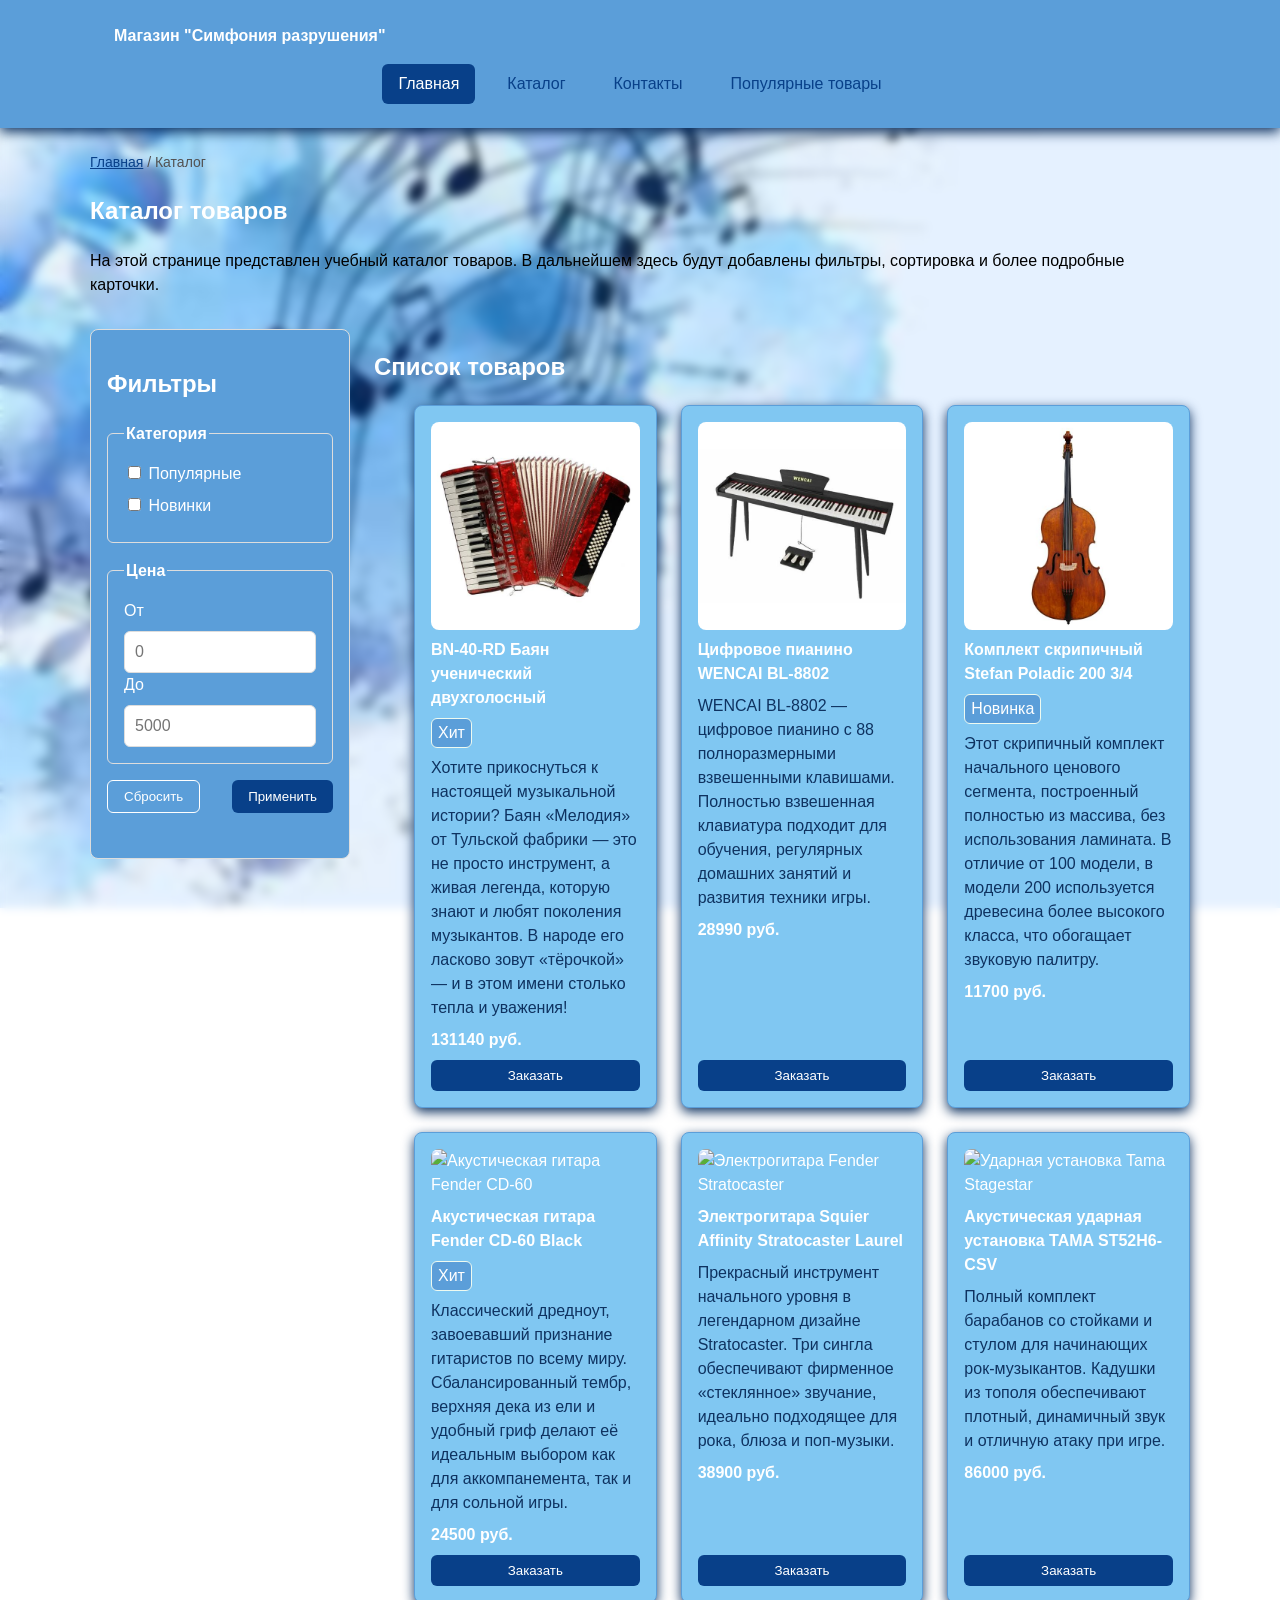
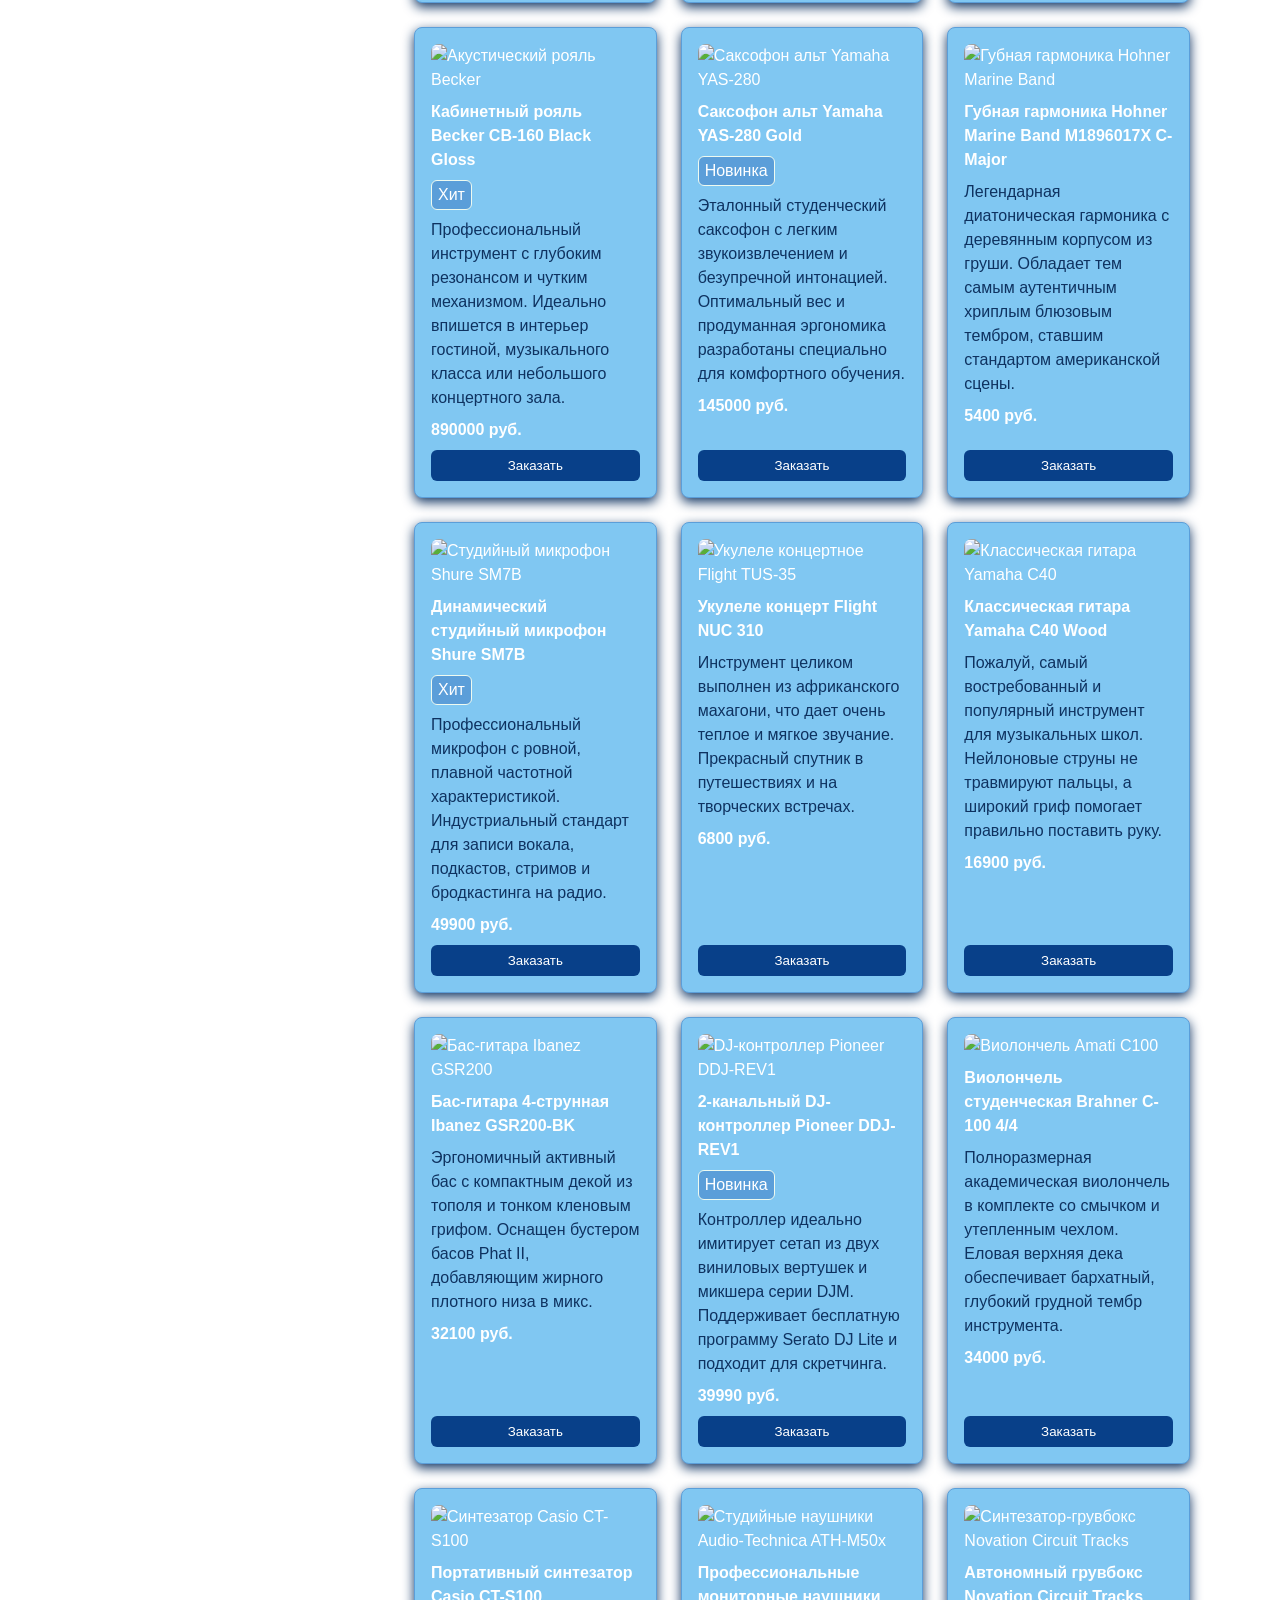
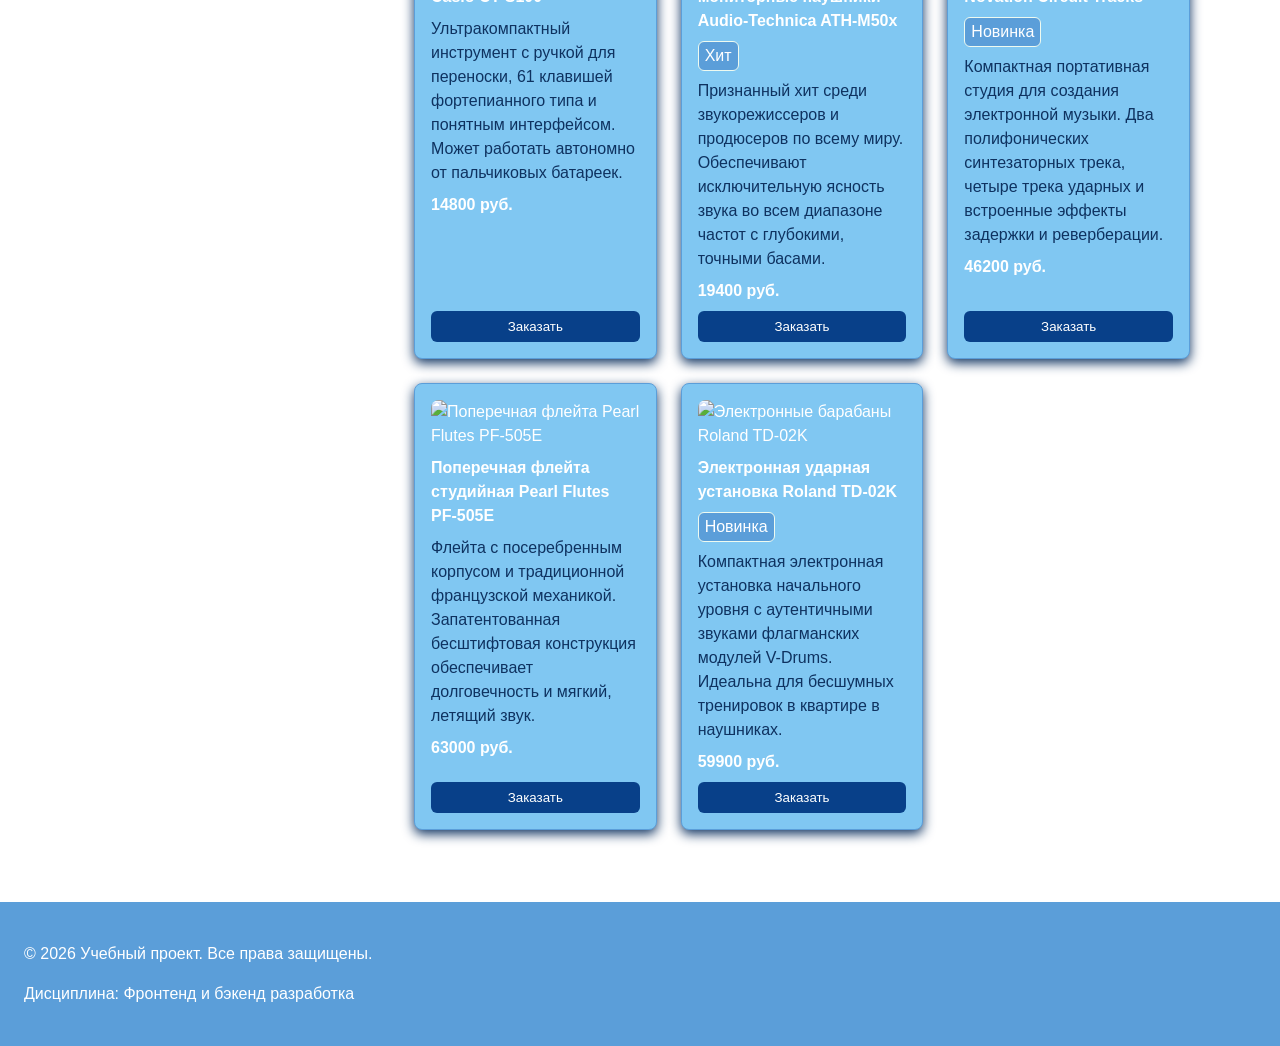
==== catalog.html @ e48c89ed "feat: project initsialized" ====
<!DOCTYPE html>
<html lang="ru">
<head>
    <meta charset="UTF-8">
    <meta name="viewport" content="width=device-width, initial-scale=1.0">
    <meta name="description" content="Каталог товаров учебного интернет-магазина.">
    <meta property="og:type" content="website">
    <meta property="og:title" content="Учебный интернет-магазин">
    <meta property="og:description" content="Учебный frontend-проект интернет-магазина.">
    <meta property="og:image" content="https://Rain658658.github.io/kr1-html-css-shop/images/preview.jpg">

    <title>Каталог товаров — Учебный интернет-магазин</title>
    <link rel="stylesheet" href="css/style.css">
    <script type="module" src="js/main.js" defer></script>
</head>
<body>
  <header class="site-header">
    <div class="site-header__inner">
      <a class="site-header__logo" href="index.html">Магазин "Симфония разрушения"</a>

      <nav class="site-nav" aria-label="Основная навигация">
        <ul class="site-nav__list">
          <li class="site-nav__item">
            <a class="site-nav__link site-nav__link--active" href="index.html">
              Главная
            </a>
          </li>
          <li class="site-nav__item">
            <a class="site-nav__link" href="catalog.html">Каталог</a>
          </li>
          <li class="site-nav__item">
            <a class="site-nav__link" href="contacts.html">Контакты</a>
          </li>
          <li class="site-nav__item">
            <a class="site-nav__link" href="index.html#popular">
              Популярные товары
            </a>
          </li>
        </ul>
      </nav>
    </div>
  </header>


  <main>
    <nav class="breadcrumbs" aria-label="Хлебные крошки">
      <a class="breadcrumbs__link" href="index.html">Главная</a>
      <span class="breadcrumbs__current">Каталог</span>
    </nav>


    <section class="section">
      <h1>Каталог товаров</h1>
      <p class="page-text">
        На этой странице представлен учебный каталог товаров.
        В дальнейшем здесь будут добавлены фильтры, сортировка и более
        подробные карточки.
      </p>
    </section>

    <section class="catalog-layout">
        <aside class="catalog-filters">
            <h2>Фильтры</h2>

            <form class="filters-form" action="#" method="get" id="filters-form">
            <fieldset>
                <legend>Категория</legend>

                <label>

                <label>
                <input type="checkbox" name="category" value="Хит" id="popular">
                Популярные
                </label>

                <label>
                <input type="checkbox" name="category" value="Новинка" id="new">
                Новинки
                </label>
            </fieldset>

            <fieldset>
                <legend>Цена</legend>

                <label for="price-from">От</label>
                <input id="price-from" name="price-from" type="number" min="0" placeholder="0">

                <label for="price-to">До</label>
                <input id="price-to" name="price-to" type="number" min="0" placeholder="5000">
            </fieldset>
            <div class="button-filter-flex">
              <button class=" button button--reset" type="reset">Сбросить</button>
              <button class="button" type="submit">Применить</button>
            </div>
            </form>
        </aside>

        <section class="catalog-products">
            <h2>Список товаров</h2>
            
            <ul id="product-list" class="products-grid" aria-label="Список задач"></ul>
        </section>
        </section>

  </main>
<dialog class="order-dialog" id="order-dialog" aria-labelledby="order-dialog-title">
    <h2 id="order-dialog-title">Оформление заявки</h2>

    <form class="order-form" id="order-form" action="#" method="post" novalidate>
        <input id="selected-product" name="selected-product" type="hidden">

        <div class="form-field">
        <label for="order-name">Имя</label>
        <input
            id="order-name"
            name="name"
            type="text"
            placeholder="Введите ваше имя"
            minlength="2"
            autocomplete="given-name"
            required
        >
        </div>

        <div class="form-field">
            <label for="order-email">E-mail</label>
            <input
                id="order-email"
                name="email"
                type="email"
                placeholder="example@mail.ru"
                autocomplete="email"
                required
            >
        </div>

        <div class="form-field">
            <label for="order-phone">Телефон</label>
            <input
                id="order-phone"
                name="phone"
                type="tel"
                inputmode="tel"
                placeholder="+7 (900) 000-00-00"
                pattern="^\{+7, 8} \(\d{3}\) \d{3}-\d{2}-\d{2}$"
                required
            >
            <small>Формат: +7(8) (800) 555-35-35</small>
        </div>

        <div class="form-field">
            <label for="order-date">Дата связи</label>
            <input
                id="order-date"
                name="date"
                type="date"
            >
        </div>

        <div class="form-field">
        <label for="order-topic">Тема заявки</label>
        <select id="order-topic" name="topic" required>
            <option value="">Выберите тему</option>
            <option value="product">Заказ товара</option>
            <option value="consultation">Консультация</option>
            <option value="delivery">Доставка</option>
        </select>
        </div>

        <div class="form-field">
        <label for="order-comment">Комментарий</label>
        <textarea
            id="order-comment"
            name="comment"
            rows="4"
            placeholder="Укажите дополнительную информацию"
        ></textarea>
        </div>

        <div class="form-field form-field--checkbox">
        <label>
            <input
            id="order-agreement"
            name="agreement"
            type="checkbox"
            required
            >
            Я согласен на обработку данных
        </label>
        </div>

        <div class="form-actions">
            <button class="button button--primary" type="submit">
            Отправить заявку
            </button>

            <button class="button button--secondary" id="close-order-dialog" type="button">
            Закрыть
            </button>

        </div>
    </form>
    </dialog>

    <dialog class="success-message" id="success-message" hidden>
        <div class="after-form-actions">
            <p>
                Форма успешно отправлена!
            </p>
            <a class="button button--secondary" id="close-success-dialog" type="button" href="catalog.html">
                Вернуться в каталог 
            </a>
        </div>
    </dialog>
  <footer>
    <p>&copy; 2026 Учебный проект. Все права защищены.</p>
    <p>Дисциплина: Фронтенд и бэкенд разработка</p>
  </footer>
</body>
</html>
---- css/style.css ----
/* ===============================
   1. Переменные проекта
   =============================== */

:root {
  /* Основные цвета проекта */
  --color-bg: #80C7F2;
  --color-bg-2: #F20587;
  --color-text: #ffffff;
  --color-muted: rgb(82, 81, 81);
  --color-primary: #084089;
  --color-primary-dark: #0e3260;
  --color-border: #dddddd;
  --color-surface: #5B9ED9;
  --color-surface-accent: #5B9ED9;
  --color-danger: #b00020;
  --color-success: #168a2f;
  --color-success-bg: #eefaf0;
  --color-white: #ffffff;
  --color-black: #000000;

  /* Отступы */
  --space-xs: 4px;
  --space-sm: 8px;
  --space-md: 16px;
  --space-lg: 24px;
  --space-xl: 32px;

  /* Скругления */
  --radius-sm: 6px;
  --radius-md: 8px;
  --radius-lg: 12px;

  /* Размеры */
  --container-width: 1100px;
}

/* ===============================
   2. Базовые стили
   =============================== */


* {
  box-sizing: border-box;
}

body {
  display: flex;
  flex-direction: column;
  min-height: 100vh; 
  margin: 0;
  font-family: Arial, sans-serif;
  line-height: 1.5;
  color: var(--color-text);
  background-image: url("../images/background.jpg");
  background-attachment: fixed; 
  backdrop-filter: blur(5px);  
  background-repeat: no-repeat;
  background-size: cover;
  background-position: center;
}

main,
footer {
  padding: var(--space-lg);
}

main {
  flex-grow: 1; 
}

header {
  background-color: var(--color-surface);
  box-shadow: 0 4px 12px var(--color-primary-dark);
}

footer {
  background-color: var(--color-surface);
}

html {
  scroll-behavior: smooth;
}

:target {
  outline: 2px dashed var(--color-primary);
  outline-offset: 4px;
}


/* ===============================
   3. Общие элементы интерфейса
   =============================== */

a {
  color: var(--color-primary);
}

a:hover {
  color: var(--color-primary-dark);
}

a:focus-visible {
  outline: 2px solid var(--color-primary);
  outline-offset: 3px;
}


.site-header {
  background-color: var(--color-surface);
}

.site-header__inner {
  max-width: var(--container-width);
  margin: 0 auto;
  padding: var(--space-lg);
}

.site-header__logo {
  font-weight: 700;
  color: var(--color-text);
  text-decoration: none;
}

.site-nav__list {
  display: flex;
  flex-wrap: wrap;
  justify-content: center;
  align-items: center;
  gap: var(--space-md);
  padding: 0;
  margin: var(--space-md) 0 0;
  list-style: none;
}

.site-nav__link {
  display: inline-block;
  padding: var(--space-sm) var(--space-md);
  color: var(--color-primary);
  text-decoration: none;
  border-radius: var(--radius-sm);
}

.site-nav__link:hover {
  color: var(--color-white);
  background-color: var(--color-primary);
}

.site-nav__link:focus-visible {
  outline: 2px solid var(--color-primary);
  outline-offset: 3px;
}

.site-nav__link--active {
  color: var(--color-white);
  background-color: var(--color-primary);
}



/* ===============================
   4. Компоненты страницы
   =============================== */

.page-text {
  color: var(--color-black);
}

.hero {
  max-width: var(--container-width);
  margin: 0 auto var(--space-xl);
  padding: var(--space-xl) var(--space-lg);
  background-color: var(--color-surface-accent);
  border-radius: var(--radius-lg);
}

.section {
  max-width: var(--container-width);
  margin: 0 auto var(--space-xl);
}

.section h2 {
  margin-top: 0;
}

.product-card {
  list-style: none; 
  padding: 0;
  margin: 0;
  display: flex;
  flex-direction: column;
  gap: var(--space-sm);
  padding: var(--space-md);
  border: 1px solid var(--color-surface-accent);
  border-radius: var(--radius-md);
  background-color: var(--color-bg);
  box-shadow: 0 4px 12px var(--color-primary-dark); 
}

.product-card:hover {
  border-color: var(--color-primary);
}

/* .product-card--featured {
  border-color: var(--color-primary);
} */

.product-card--discount {
  border-color: var(--color-danger);
}

.product-card__title {
  margin: 0;
  color: var(--color-text);
}

.product-card__category {
  display: block;
  background-color: var(--color-surface-accent);
  width: fit-content;
  border: 1px solid var(--color-success-bg);
  border-radius: var(--radius-sm);
  padding: 2px 6px 2px 6px;
}

.product-card__description {
  margin: 0;
  color: var(--color-primary-dark);
}

.product-card__price {
  margin: 0;
  font-weight: 700;
}

.product-card--discount .product-card__price {
  color: var(--color-danger);
}

.product-card__button {
  margin-top: auto;
  /* align-self: flex-start; */
}
.product-card-image {
  width: 100%;
  border-radius: var(--radius-md);
}


.button {
  /* box-sizing: border-box; */
  display: inline-block;
  padding: var(--space-sm) var(--space-md);
  color: var(--color-white);
  background-color: var(--color-primary);
  text-decoration: none;
  border: none;
  border-radius: var(--radius-sm);
  cursor: pointer;
}

.button-filter-flex {
  display: flex;
  justify-content: space-between;
}

.button--reset {
  /* box-sizing: border-box; */
  background-color: var(--color-surface-accent);
  color: var(--color-white);
  border: 1px solid var(--color-white);
}

.button--reset:hover {
  background-color: var(--color-primary-dark);
  color: var(--color-white);
  border-color: var(--color-primary-dark);

}
.button:hover {
  background-color: var(--color-primary-dark);
  color: var(--color-white);
}

.button:focus-visible {
  outline: 2px solid var(--color-primary);
  outline-offset: 3px;
}

.button:disabled {
  opacity: 0.6;
  cursor: not-allowed;
}

.button--primary {
  color: var(--color-white);
  background-color: var(--color-primary);
}

.button--primary:hover {
  background-color: var(--color-primary-dark);
}

.button--secondary {
  color: var(--color-primary);
  background-color: transparent;
  border: 1px solid var(--color-primary);
}

.button--secondary:hover {
  color: var(--color-white);
  background-color: var(--color-primary);
}

.button:focus-visible {
  outline: 2px solid var(--color-primary);
  outline-offset: 3px;
}

.button:disabled,
.button--disabled {
  opacity: 0.6;
  cursor: not-allowed;
}



.aside-info {
  max-width: var(--container-width);
  margin: 0 auto var(--space-xl);
  padding: var(--space-md);
  border-left: 4px solid var(--color-primary);
  background-color: var(--color-surface);
}


/* ===============================
   5. Форма и модальное окно
   =============================== */

.order-dialog {
  width: min(100% - 32px, 560px);
  padding: var(--space-lg);
  border: none;
  border-radius: var(--radius-lg);
}

.order-dialog::backdrop {
  background-color: rgba(0, 0, 0, 0.5);
}

.form-field {
  margin-bottom: var(--space-md);
}

.form-field label {
  display: block;
  margin-bottom: var(--space-xs);
}

.form-field input,
.form-field select,
.form-field textarea {
  width: 100%;
  padding: 10px 12px;
  border: 1px solid var(--color-border);
  border-radius: var(--radius-sm);
  font: inherit;
}

.form-field input[type="checkbox"] {
  width: auto;
}

.form-field small {
  display: block;
  margin-top: var(--space-xs);
  color: var(--color-muted);
}

.form-field input:hover,
.form-field select:hover,
.form-field textarea:hover {
  border-color: var(--color-primary);
}

.form-field input:focus-visible,
.form-field select:focus-visible,
.form-field textarea:focus-visible,
.form-actions button:focus-visible {
  outline: 2px solid var(--color-primary);
  outline-offset: 3px;
}

[aria-invalid="true"] {
  border-color: var(--color-danger);
}


.form-actions {
  display: flex;
  gap: 12px;
  margin-top: 20px;
}

.success-message {
  max-width: var(--container-width);
  margin: 150px auto;
  padding: var(--space-md);
  border: 2px solid var(--color-primary-dark);
  border-radius: var(--radius-md);
  background-color: var(--color-success-bg);
}

.breadcrumbs {
  max-width: var(--container-width);
  margin: 0 auto var(--space-md);
  font-size: 14px;
  color: var(--color-muted);
}

.breadcrumbs__link {
  color: var(--color-primary);
}

.breadcrumbs__current::before {
  content: " / ";
  color: var(--color-muted);
}


.products-grid {
  display: grid;
  grid-template-columns: repeat(3, 1fr);
  gap: var(--space-lg);
}

.catalog-layout {
  max-width: var(--container-width);
  margin: 0 auto var(--space-xl);
  display: grid;
  grid-template-columns: 260px 1fr;
  grid-template-rows: 530px auto;
  grid-template-areas: 
  "filters products"
  "empty products";
  gap: var(--space-lg);
}

.catalog-filters {
  grid-area: filters;
  padding: var(--space-md);
  border: 1px solid var(--color-border);
  border-radius: var(--radius-md);
  background-color: var(--color-surface);
  position: sticky;
  top: 20px; 
  z-index: 100;
}

.catalog-products {
  grid-area: products;
}

.filters-form {
  display: grid;
  gap: var(--space-md);
}

.filters-form fieldset {
  margin: 0;
  padding: var(--space-md);
  border: 1px solid var(--color-border);
  border-radius: var(--radius-sm);
}

.filters-form legend {
  font-weight: 700;
}

.filters-form label {
  display: block;
  margin-bottom: var(--space-sm);
}

.filters-form input[type="number"] {
  width: 100%;
  padding: 8px 10px;
  border: 1px solid var(--color-border);
  border-radius: var(--radius-sm);
  font: inherit;
}



.site-header-logo-img {
  width: 40px;
}
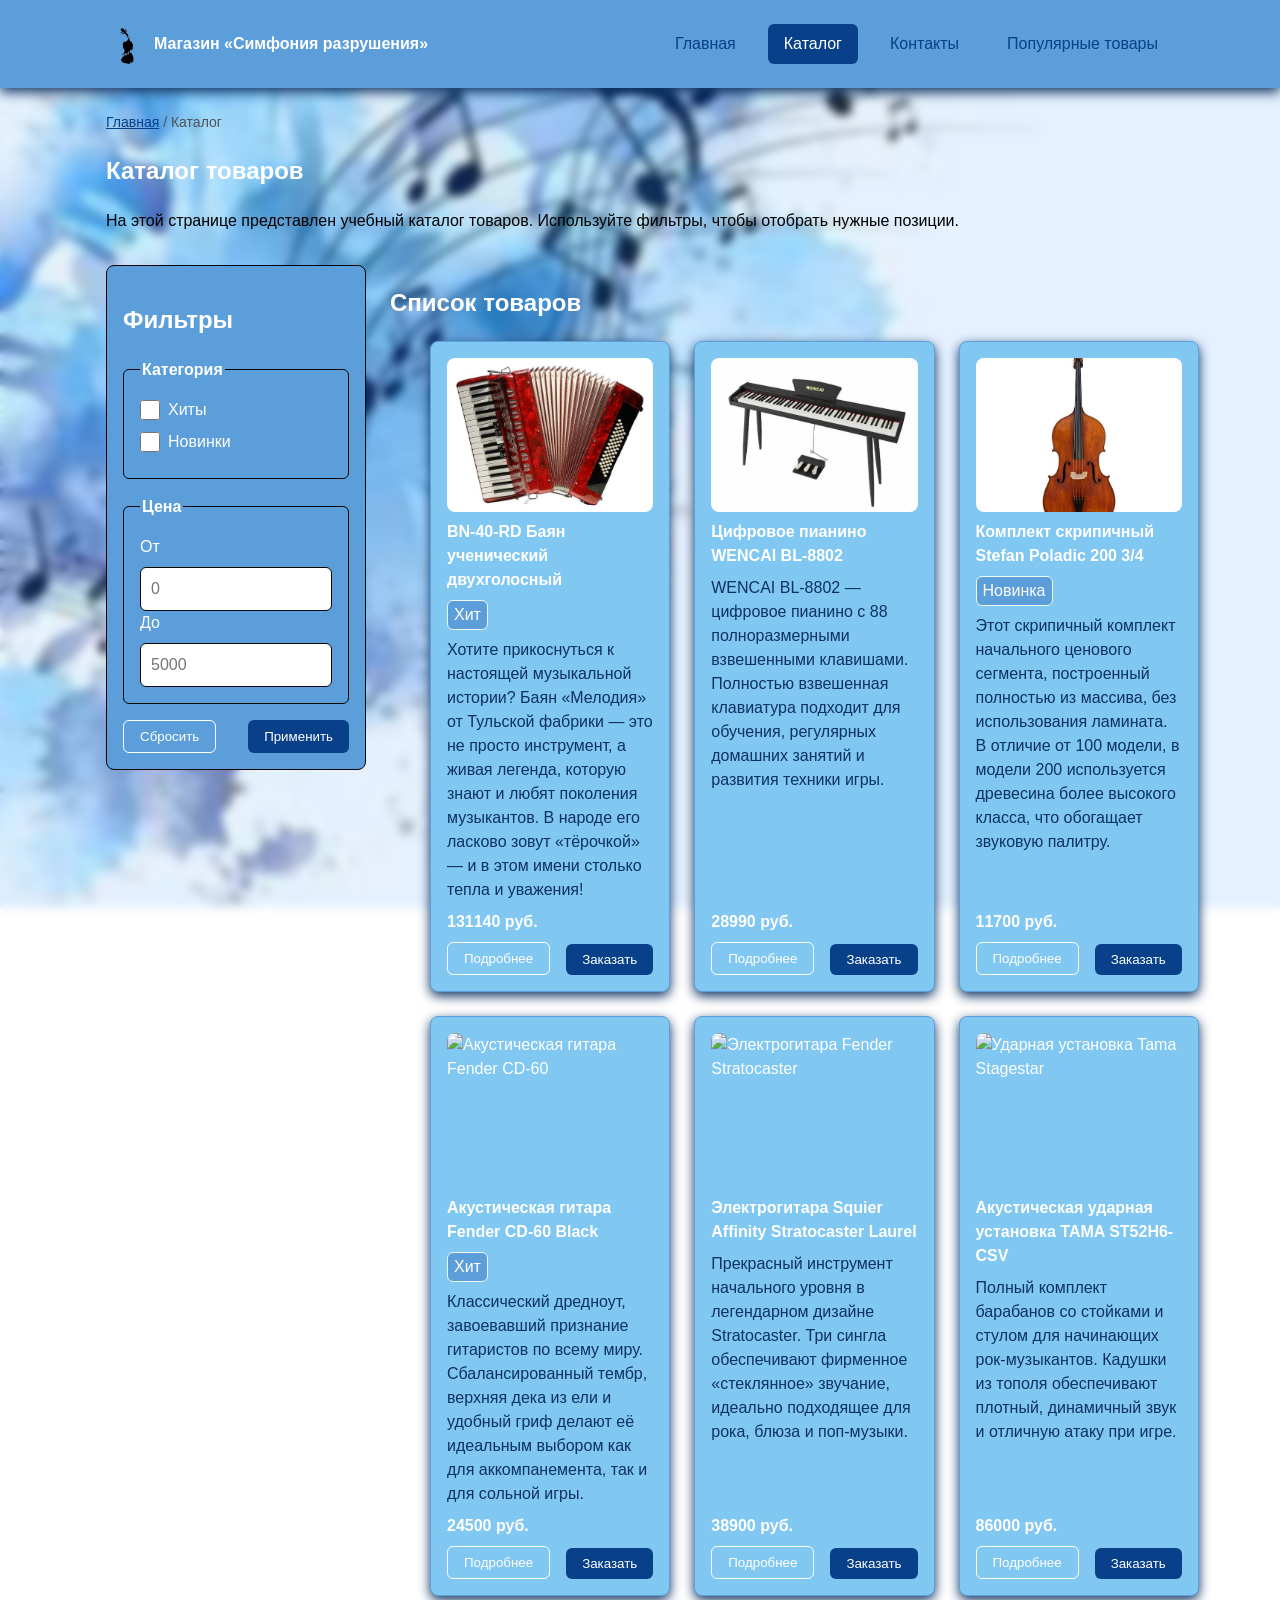
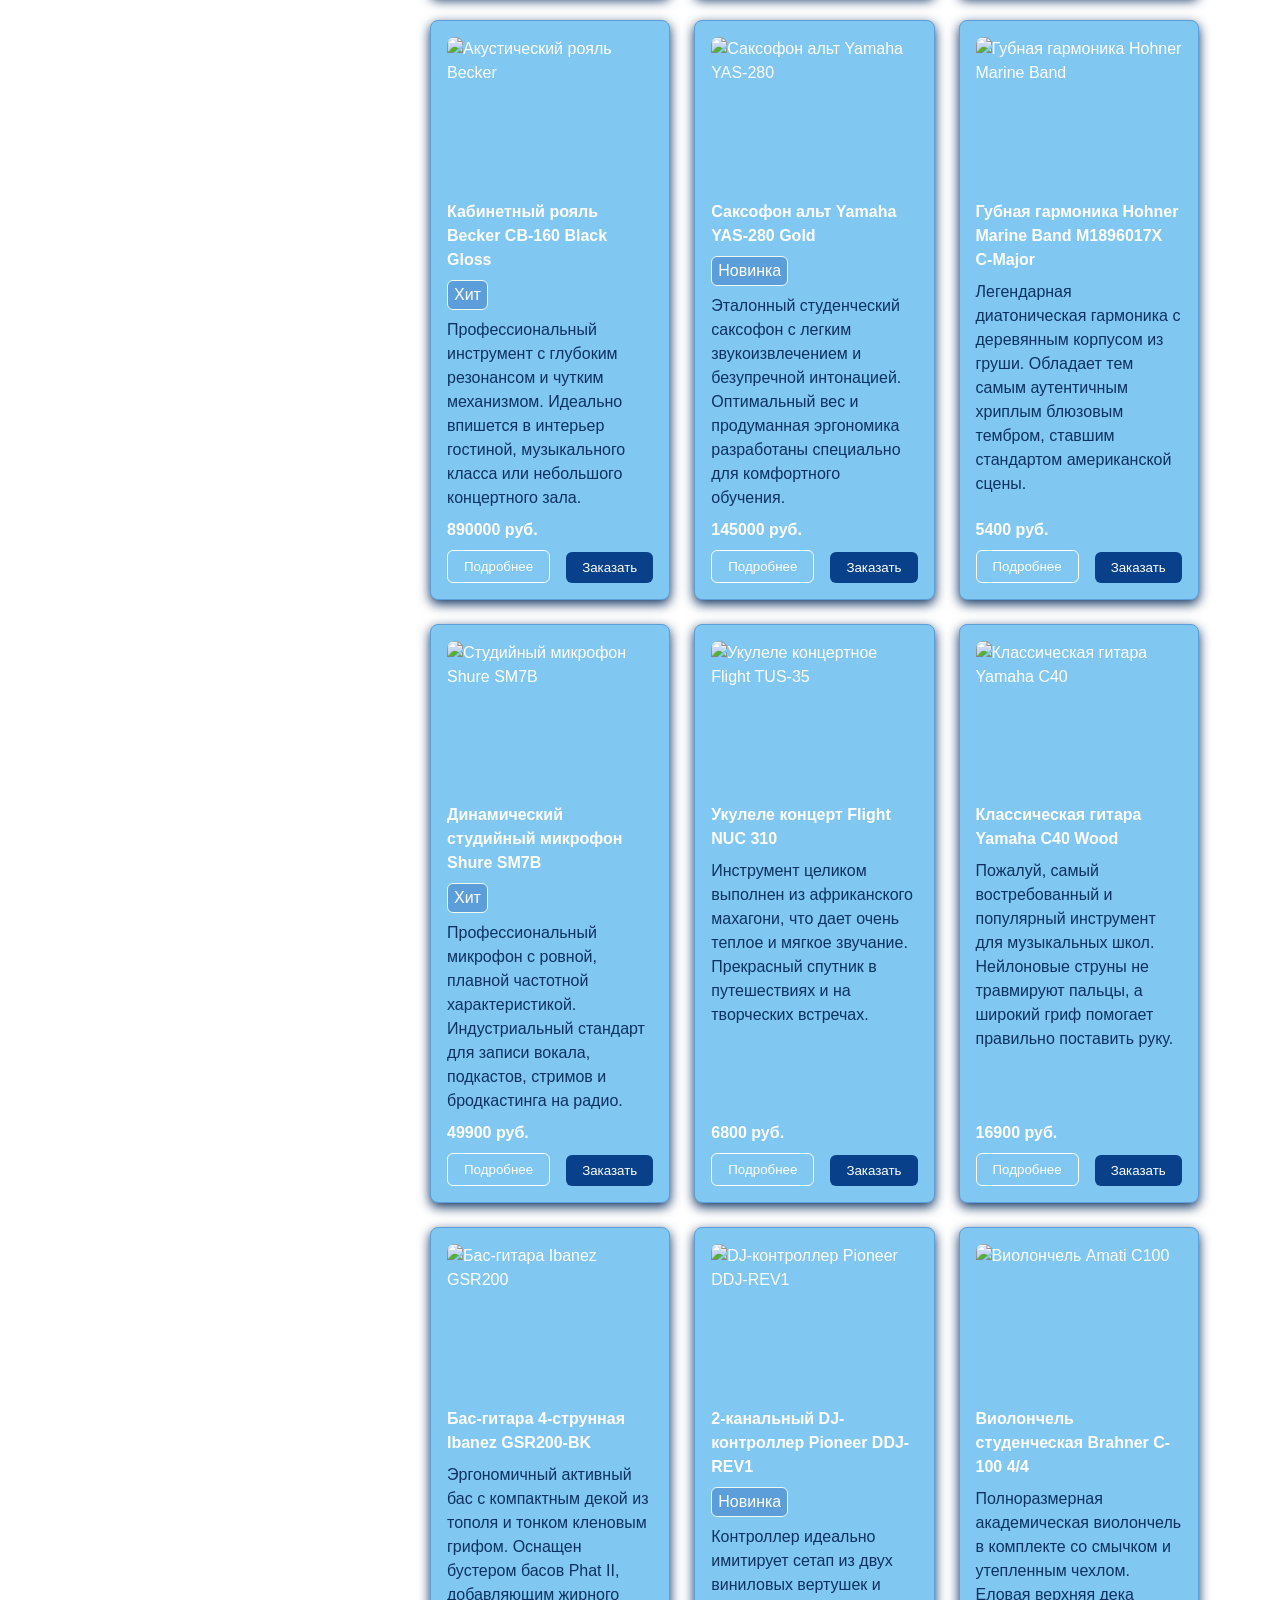
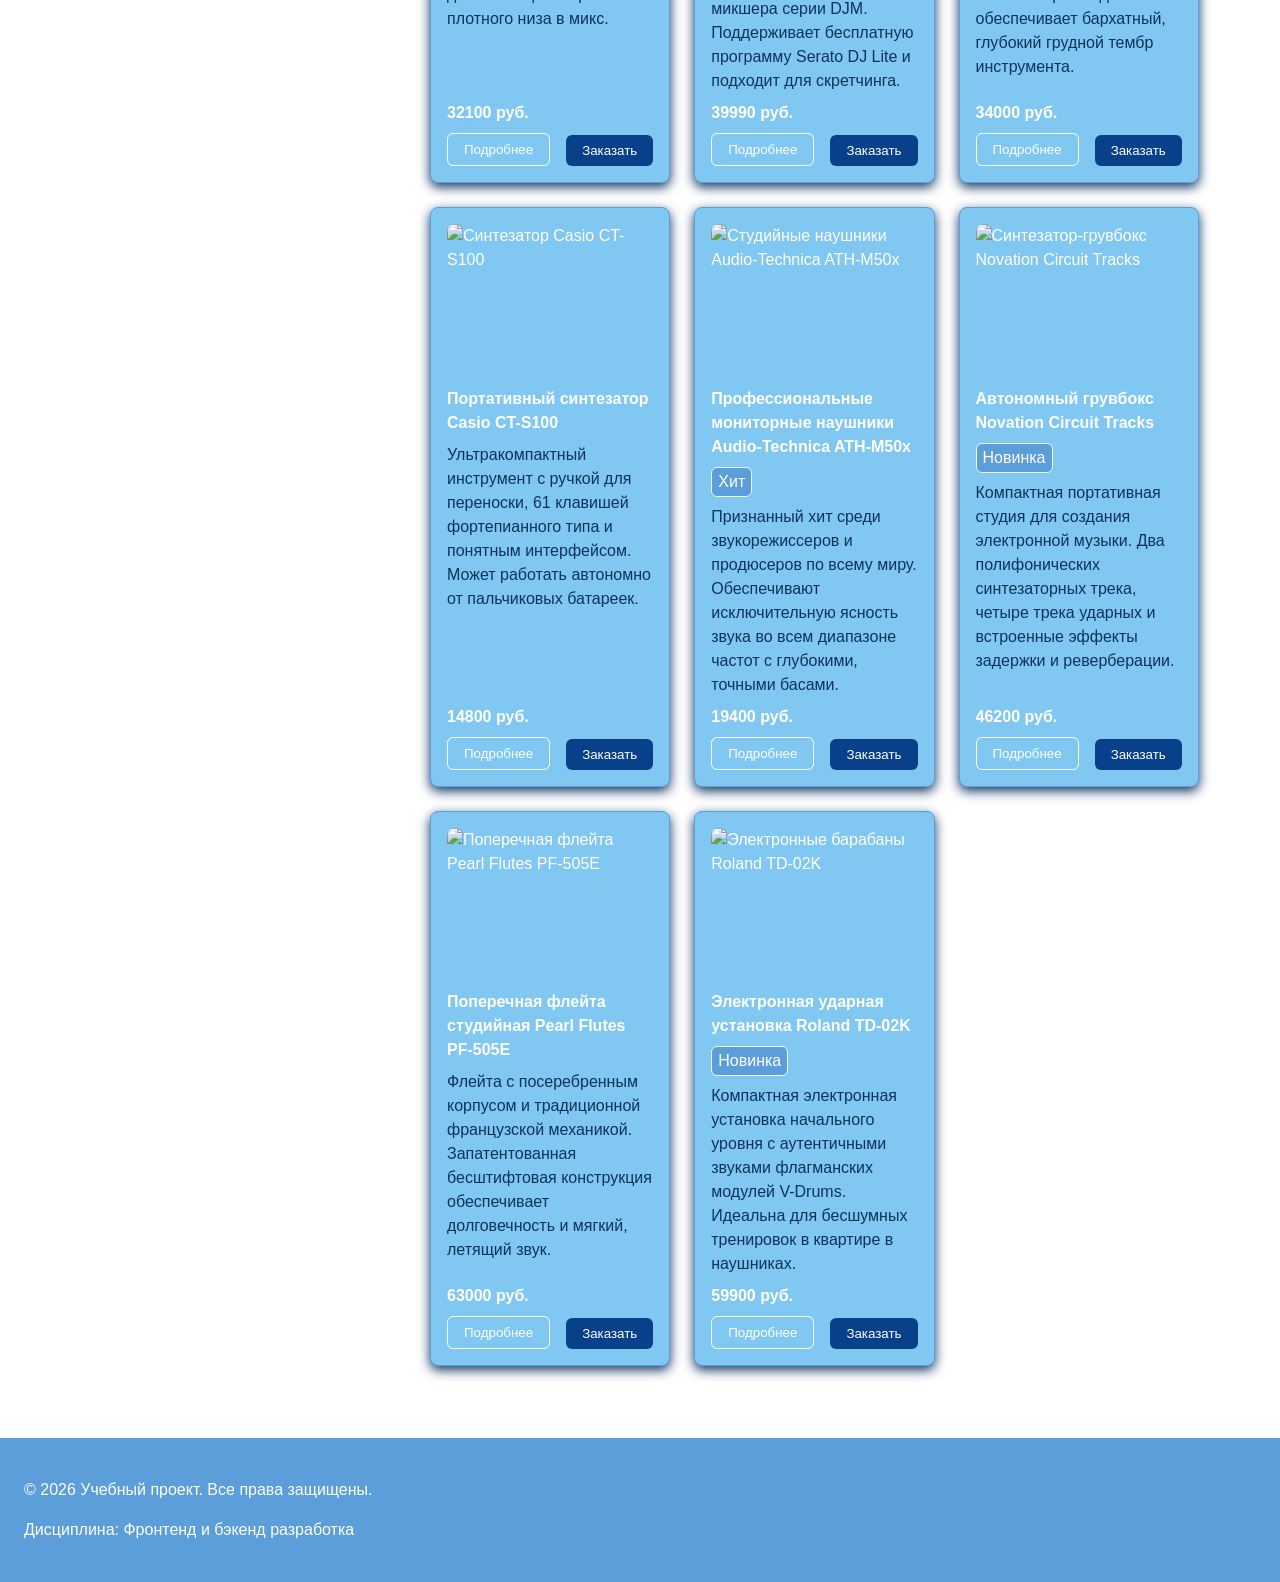
==== commit d8286824: "feat: responsive layout added" ====
--- a/catalog.html
+++ b/catalog.html
@@ -1,220 +1,222 @@
 <!DOCTYPE html>
 <html lang="ru">
 <head>
-    <meta charset="UTF-8">
-    <meta name="viewport" content="width=device-width, initial-scale=1.0">
-    <meta name="description" content="Каталог товаров учебного интернет-магазина.">
-    <meta property="og:type" content="website">
-    <meta property="og:title" content="Учебный интернет-магазин">
-    <meta property="og:description" content="Учебный frontend-проект интернет-магазина.">
-    <meta property="og:image" content="https://Rain658658.github.io/kr1-html-css-shop/images/preview.jpg">
-
-    <title>Каталог товаров — Учебный интернет-магазин</title>
-    <link rel="stylesheet" href="css/style.css">
-    <script type="module" src="js/main.js" defer></script>
+  <meta charset="UTF-8">
+  <meta name="viewport" content="width=device-width, initial-scale=1.0">
+  <meta name="description" content="Каталог товаров учебного интернет-магазина.">
+  <title>Каталог товаров — Учебный интернет-магазин</title>
+  <link rel="stylesheet" href="css/style.css">
+  <link rel="stylesheet" href="css/responsive.css">
+  <script type="module" src="js/main.js" defer></script>
 </head>
 <body>
+  <a class="skip-link" href="#main-content">Перейти к основному содержимому</a>
+
   <header class="site-header">
-    <div class="site-header__inner">
-      <a class="site-header__logo" href="index.html">Магазин "Симфония разрушения"</a>
-
-      <nav class="site-nav" aria-label="Основная навигация">
-        <ul class="site-nav__list">
-          <li class="site-nav__item">
-            <a class="site-nav__link site-nav__link--active" href="index.html">
-              Главная
-            </a>
-          </li>
-          <li class="site-nav__item">
-            <a class="site-nav__link" href="catalog.html">Каталог</a>
-          </li>
-          <li class="site-nav__item">
-            <a class="site-nav__link" href="contacts.html">Контакты</a>
-          </li>
-          <li class="site-nav__item">
-            <a class="site-nav__link" href="index.html#popular">
-              Популярные товары
-            </a>
-          </li>
-        </ul>
-      </nav>
+  <div class="site-header__inner">
+    <div class="site-header__brand">
+      <img class="site-header-logo-img"
+           src="images/СимфонияРазрушения.png"
+           alt="" width="40" height="40">
+      <a class="site-header__logo" href="index.html">Магазин «Симфония разрушения»</a>
     </div>
-  </header>
-
-
-  <main>
+
+    <input type="checkbox" id="nav-toggle" class="nav-toggle">
+
+    <label for="nav-toggle" class="nav-toggle-label">
+      <span aria-hidden="true">☰</span>
+      <span>Меню</span>
+    </label>
+
+    <nav class="site-nav" aria-label="Основная навигация">
+      <ul class="site-nav__list">
+        <li class="site-nav__item">
+          <a class="site-nav__link" href="index.html">Главная</a>
+        </li>
+        <li class="site-nav__item">
+          <a class="site-nav__link site-nav__link--active" href="catalog.html">Каталог</a>
+        </li>
+        <li class="site-nav__item">
+          <a class="site-nav__link" href="contacts.html">Контакты</a>
+        </li>
+        <li class="site-nav__item">
+          <a class="site-nav__link" href="index.html#popular">Популярные товары</a>
+        </li>
+      </ul>
+    </nav>
+  </div>
+</header>
+
+  <main id="main-content">
     <nav class="breadcrumbs" aria-label="Хлебные крошки">
       <a class="breadcrumbs__link" href="index.html">Главная</a>
       <span class="breadcrumbs__current">Каталог</span>
     </nav>
 
-
     <section class="section">
       <h1>Каталог товаров</h1>
       <p class="page-text">
         На этой странице представлен учебный каталог товаров.
-        В дальнейшем здесь будут добавлены фильтры, сортировка и более
-        подробные карточки.
+        Используйте фильтры, чтобы отобрать нужные позиции.
       </p>
     </section>
 
     <section class="catalog-layout">
-        <aside class="catalog-filters">
-            <h2>Фильтры</h2>
-
-            <form class="filters-form" action="#" method="get" id="filters-form">
-            <fieldset>
-                <legend>Категория</legend>
-
-                <label>
-
-                <label>
-                <input type="checkbox" name="category" value="Хит" id="popular">
-                Популярные
-                </label>
-
-                <label>
-                <input type="checkbox" name="category" value="Новинка" id="new">
-                Новинки
-                </label>
-            </fieldset>
-
-            <fieldset>
-                <legend>Цена</legend>
-
-                <label for="price-from">От</label>
-                <input id="price-from" name="price-from" type="number" min="0" placeholder="0">
-
-                <label for="price-to">До</label>
-                <input id="price-to" name="price-to" type="number" min="0" placeholder="5000">
-            </fieldset>
-            <div class="button-filter-flex">
-              <button class=" button button--reset" type="reset">Сбросить</button>
-              <button class="button" type="submit">Применить</button>
-            </div>
-            </form>
-        </aside>
-
-        <section class="catalog-products">
-            <h2>Список товаров</h2>
-            
-            <ul id="product-list" class="products-grid" aria-label="Список задач"></ul>
-        </section>
-        </section>
-
+      <aside class="catalog-filters">
+        <h2>Фильтры</h2>
+
+        <form class="filters-form" action="#" method="get" id="filters-form">
+          <fieldset>
+            <legend>Категория</legend>
+
+            <label>
+              <input type="checkbox" name="category" value="Хит" id="filter-hit">
+              Хиты
+            </label>
+
+            <label>
+              <input type="checkbox" name="category" value="Новинка" id="filter-new">
+              Новинки
+            </label>
+          </fieldset>
+
+          <fieldset>
+            <legend>Цена</legend>
+
+            <label for="price-from">От</label>
+            <input id="price-from" name="price-from" type="number" min="0" placeholder="0">
+
+            <label for="price-to">До</label>
+            <input id="price-to" name="price-to" type="number" min="0" placeholder="5000">
+          </fieldset>
+
+          <div class="button-filter-flex">
+            <button class="button button--reset" type="reset">Сбросить</button>
+            <button class="button" type="submit">Применить</button>
+          </div>
+        </form>
+      </aside>
+
+      <section class="catalog-products">
+        <h2>Список товаров</h2>
+        <ul id="product-list" class="products-grid" aria-label="Список товаров"></ul>
+      </section>
+    </section>
   </main>
-<dialog class="order-dialog" id="order-dialog" aria-labelledby="order-dialog-title">
-    <h2 id="order-dialog-title">Оформление заявки</h2>
-
-    <form class="order-form" id="order-form" action="#" method="post" novalidate>
-        <input id="selected-product" name="selected-product" type="hidden">
-
-        <div class="form-field">
-        <label for="order-name">Имя</label>
-        <input
-            id="order-name"
-            name="name"
-            type="text"
-            placeholder="Введите ваше имя"
-            minlength="2"
-            autocomplete="given-name"
-            required
-        >
-        </div>
-
-        <div class="form-field">
-            <label for="order-email">E-mail</label>
-            <input
-                id="order-email"
-                name="email"
-                type="email"
-                placeholder="example@mail.ru"
-                autocomplete="email"
-                required
-            >
-        </div>
-
-        <div class="form-field">
-            <label for="order-phone">Телефон</label>
-            <input
-                id="order-phone"
-                name="phone"
-                type="tel"
-                inputmode="tel"
-                placeholder="+7 (900) 000-00-00"
-                pattern="^\{+7, 8} \(\d{3}\) \d{3}-\d{2}-\d{2}$"
-                required
-            >
-            <small>Формат: +7(8) (800) 555-35-35</small>
-        </div>
-
-        <div class="form-field">
-            <label for="order-date">Дата связи</label>
-            <input
-                id="order-date"
-                name="date"
-                type="date"
-            >
-        </div>
-
-        <div class="form-field">
-        <label for="order-topic">Тема заявки</label>
-        <select id="order-topic" name="topic" required>
-            <option value="">Выберите тему</option>
-            <option value="product">Заказ товара</option>
-            <option value="consultation">Консультация</option>
-            <option value="delivery">Доставка</option>
-        </select>
-        </div>
-
-        <div class="form-field">
-        <label for="order-comment">Комментарий</label>
-        <textarea
-            id="order-comment"
-            name="comment"
-            rows="4"
-            placeholder="Укажите дополнительную информацию"
-        ></textarea>
-        </div>
-
-        <div class="form-field form-field--checkbox">
-        <label>
-            <input
-            id="order-agreement"
-            name="agreement"
-            type="checkbox"
-            required
-            >
-            Я согласен на обработку данных
-        </label>
-        </div>
-
-        <div class="form-actions">
-            <button class="button button--primary" type="submit">
-            Отправить заявку
-            </button>
-
-            <button class="button button--secondary" id="close-order-dialog" type="button">
-            Закрыть
-            </button>
-
-        </div>
-    </form>
-    </dialog>
-
-    <dialog class="success-message" id="success-message" hidden>
-        <div class="after-form-actions">
-            <p>
-                Форма успешно отправлена!
-            </p>
-            <a class="button button--secondary" id="close-success-dialog" type="button" href="catalog.html">
-                Вернуться в каталог 
-            </a>
-        </div>
-    </dialog>
+
   <footer>
     <p>&copy; 2026 Учебный проект. Все права защищены.</p>
     <p>Дисциплина: Фронтенд и бэкенд разработка</p>
   </footer>
+
+  <dialog class="order-dialog" id="order-dialog" aria-labelledby="order-dialog-title">
+  <h2 id="order-dialog-title">Оформление заявки</h2>
+
+  <form class="order-form--dialog" id="order-form" action="#" method="post" novalidate>
+      <input id="selected-product" name="selected-product" type="hidden">
+
+      <div class="form-field">
+      <label for="order-name">Имя</label>
+      <input
+          id="order-name"
+          name="name"
+          type="text"
+          placeholder="Введите ваше имя"
+          minlength="2"
+          autocomplete="given-name"
+          required
+      >
+      </div>
+
+      <div class="form-field">
+          <label for="order-email">E-mail</label>
+          <input
+              id="order-email"
+              name="email"
+              type="email"
+              placeholder="example@mail.ru"
+              autocomplete="email"
+              required
+          >
+      </div>
+
+      <div class="form-field">
+          <label for="order-phone">Телефон</label>
+          <input
+              id="order-phone"
+              name="phone"
+              type="tel"
+              inputmode="tel"
+              placeholder="+7 (900) 000-00-00"
+              pattern="^\{+7, 8} \(\d{3}\) \d{3}-\d{2}-\d{2}$"
+              required
+          >
+          <small>Формат: +7(8) (800) 555-35-35</small>
+      </div>
+
+      <div class="form-field">
+          <label for="order-date">Дата связи</label>
+          <input
+              id="order-date"
+              name="date"
+              type="date"
+          >
+      </div>
+
+      <div class="form-field">
+      <label for="order-topic">Тема заявки</label>
+      <select id="order-topic" name="topic" required>
+          <option value="">Выберите тему</option>
+          <option value="product">Заказ товара</option>
+          <option value="consultation">Консультация</option>
+          <option value="delivery">Доставка</option>
+      </select>
+      </div>
+
+      <div class="form-field">
+      <label for="order-comment">Комментарий</label>
+      <textarea
+          id="order-comment"
+          name="comment"
+          rows="4"
+          placeholder="Укажите дополнительную информацию"
+      ></textarea>
+      </div>
+
+      <div class="form-field form-field--checkbox">
+      <label>
+          <input
+          id="order-agreement"
+          name="agreement"
+          type="checkbox"
+          required
+          >
+          Я согласен на обработку данных
+      </label>
+      </div>
+
+      <div class="form-actions">
+          <button class="button button--primary" type="submit">
+          Отправить заявку
+          </button>
+
+          <button class="button button--secondary" id="close-order-dialog" type="button">
+          Закрыть
+          </button>
+
+      </div>
+  </form>
+  </dialog>
+
+  <dialog class="success-message" id="success-message" hidden>
+      <div class="after-form-actions">
+          <p>
+              Форма успешно отправлена!
+          </p>
+          <a class="button button--secondary" id="close-success-dialog" type="button" href="catalog.html">
+              Вернуться в каталог 
+          </a>
+      </div>
+  </dialog>
 </body>
 </html>
--- a/css/style.css
+++ b/css/style.css
@@ -7,10 +7,11 @@
   --color-bg: #80C7F2;
   --color-bg-2: #F20587;
   --color-text: #ffffff;
+  --color-text-dark: #0e3260;
   --color-muted: rgb(82, 81, 81);
   --color-primary: #084089;
   --color-primary-dark: #0e3260;
-  --color-border: #dddddd;
+  --color-border: #070505;
   --color-surface: #5B9ED9;
   --color-surface-accent: #5B9ED9;
   --color-danger: #b00020;
@@ -108,6 +109,10 @@
 
 .site-header {
   background-color: var(--color-surface);
+  position: sticky;
+  top: 0;
+  z-index: 1000; /* Чтобы шапка перекрывала контент, а не уходила под него */
+  width: 100%;
 }
 
 .site-header__inner {
@@ -165,6 +170,7 @@
 .page-text {
   color: var(--color-black);
 }
+
 
 .hero {
   max-width: var(--container-width);
@@ -195,6 +201,7 @@
   border-radius: var(--radius-md);
   background-color: var(--color-bg);
   box-shadow: 0 4px 12px var(--color-primary-dark); 
+  height: 100%;
 }
 
 .product-card:hover {
@@ -203,7 +210,7 @@
 
 /* .product-card--featured {
   border-color: var(--color-primary);
-} */
+  } */
 
 .product-card--discount {
   border-color: var(--color-danger);
@@ -231,16 +238,37 @@
 .product-card__price {
   margin: 0;
   font-weight: 700;
+  margin-top: auto;
 }
 
 .product-card--discount .product-card__price {
   color: var(--color-danger);
 }
 
+.product-card-button-container {
+  display: flex;
+  flex-direction: row;
+  /* justify-content: space-between; */
+  gap: var(--space-md);
+}
+
 .product-card__button {
   margin-top: auto;
+  width: 100%;
   /* align-self: flex-start; */
 }
+
+.look-product__button {
+  margin-top: auto;
+  width: 100%;
+  background-color: var(--color-bg);
+}
+
+.button.look-product__button {
+  background-color: var(--color-bg);
+  border: 1px solid;
+}
+
 .product-card-image {
   width: 100%;
   border-radius: var(--radius-md);
@@ -334,8 +362,9 @@
 }
 
 
+
 /* ===============================
-   5. Форма и модальное окно
+5. Форма и модальное окно
    =============================== */
 
 .order-dialog {
--- a/css/responsive.css
+++ b/css/responsive.css
@@ -0,0 +1,544 @@
+/* ---------- 0. Базовые правила ---------- */
+img,
+video {
+  max-width: 100%;
+  height: auto;
+  display: block;
+}
+
+html,
+body {
+  overflow-x: clip; 
+}
+
+/* ---------- 1. Контейнеры ---------- */
+.site-header__inner,
+.section,
+.hero,
+.aside-info,
+.catalog-layout,
+.breadcrumbs,
+main > h1 {
+  width: 100%;
+  max-width: var(--container-width);
+  margin-left: auto;
+  margin-right: auto;
+  padding-left: var(--space-md);
+  padding-right: var(--space-md);
+}
+
+.site-header {
+  position: sticky;
+  top: 0;
+  z-index: 1000; /* Чтобы шапка перекрывала контент, а не уходила под него */
+  width: 100%;
+}
+
+/* ---------- 2. Шапка + hamburger ---------- */
+.site-header__inner {
+  display: flex;
+  flex-wrap: wrap;
+  align-items: center;
+  justify-content: space-between;
+  gap: var(--space-sm);
+}
+
+.site-header__brand {
+  display: flex;
+  align-items: center;
+  gap: var(--space-sm);
+  flex: 1 1 auto;
+  min-width: 0;
+}
+
+.site-header-logo-img {
+  width: 40px;
+  height: 40px;
+  object-fit: contain;
+  flex-shrink: 0;
+}
+
+.site-header__logo {
+  overflow-wrap: break-word;
+}
+
+.nav-toggle {
+  position: absolute;
+  width: 1px;
+  height: 1px;
+  padding: 0;
+  margin: -1px;
+  overflow: hidden;
+  clip: rect(0, 0, 0, 0);
+  white-space: nowrap;
+  border: 0;
+}
+
+.nav-toggle-label {
+  display: inline-flex;
+  align-items: center;
+  gap: var(--space-xs);
+  padding: var(--space-sm) var(--space-md);
+  min-height: 44px;
+  color: var(--color-white);
+  background-color: var(--color-primary);
+  border-radius: var(--radius-sm);
+  cursor: pointer;
+  font-size: 1rem;
+  user-select: none;
+  flex: 0 0 auto;
+}
+
+.nav-toggle:focus-visible + .nav-toggle-label {
+  outline: 3px solid var(--color-white);
+  outline-offset: 2px;
+}
+
+.site-nav {
+  flex: 1 1 100%; 
+}
+
+.site-nav__list {
+  display: none;
+  flex-direction: column;
+  align-items: stretch;
+  gap: var(--space-xs);
+  padding: 0;
+  margin: var(--space-md) 0 0;
+  list-style: none;
+}
+
+.nav-toggle:checked ~ .site-nav .site-nav__list {
+  display: flex;
+}
+
+.site-nav__link {
+  display: flex;
+  align-items: center;
+  min-height: 44px; 
+  padding: var(--space-sm) var(--space-md);
+  font-size: 16px;
+}
+
+/* ---------- 3. Hero ---------- */
+.hero {
+  padding: var(--space-lg) var(--space-md);
+}
+
+.hero h1 {
+  font-size: 1.5rem;
+  line-height: 1.25;
+  margin-top: 0;
+}
+
+.hero .button {
+  display: inline-block;
+  width: 100%;
+  text-align: center;
+}
+
+/* ---------- 4. Сетка карточек ---------- */
+.products-grid {
+  grid-template-columns: 1fr;
+  gap: var(--space-md);
+}
+
+.product-card-image {
+  width: 100%;
+  height: auto;
+  aspect-ratio: 4 / 3;
+  object-fit: cover;
+}
+
+/* ---------- 5. Каталог ---------- */
+.catalog-layout {
+  grid-template-columns: 1fr;
+  grid-template-rows: auto auto;
+  grid-template-areas:
+    "filters"
+    "products";
+  gap: var(--space-md);
+}
+
+.catalog-filters {
+  position: static;
+  top: auto;
+}
+
+.filters-form input[type="number"] {
+  width: 100%;
+  min-height: 44px;
+  font-size: 16px;
+}
+
+.button-filter-flex {
+  flex-direction: column;
+  gap: var(--space-sm);
+}
+
+.button-filter-flex .button {
+  width: 100%;
+}
+
+/* ---------- 6. Формы ---------- */
+.form-field input,
+.form-field select,
+.form-field textarea,
+.filters-form input {
+  width: 100%;
+  max-width: 100%;
+  font-size: 16px;
+  min-height: 44px;
+}
+
+.form-field input[type="checkbox"] {
+  width: auto;
+  min-height: auto;
+}
+
+.form-actions {
+  flex-direction: column;
+  gap: var(--space-sm);
+}
+
+.form-actions .button {
+  width: 100%;
+}
+
+.order-dialog {
+  width: 60%;
+  min-width: 320px;
+  max-height: 90vh;
+  overflow-y: auto;
+}
+
+/* ---------- 6. Формы ---------- */
+.form-field input,
+.form-field select,
+.form-field textarea,
+.filters-form input[type="number"] {
+  width: 100%;
+  max-width: 100%;
+  font-size: 16px;
+  min-height: 44px;
+}
+
+
+.filters-form label {
+  display: flex;
+  align-items: center;
+  gap: 8px; 
+  cursor: pointer;
+}
+
+.filters-form input[type="checkbox"],
+.form-field input[type="checkbox"] {
+  width: 20px;
+  height: 20px;
+  min-height: auto;
+  margin: 0;
+  flex-shrink: 0;
+}
+
+/* ---------- 7. Таблица: карточный вид на мобильном ---------- */
+.table-wrapper {
+  overflow-x: auto;
+  -webkit-overflow-scrolling: touch;
+  margin-bottom: var(--space-md);
+}
+
+.product-table {
+  width: 100%;
+  min-width: 480px;
+  border-collapse: collapse;
+}
+
+.product-table th,
+.product-table td {
+  padding: var(--space-sm) var(--space-md);
+  border: 1px solid var(--color-border);
+  text-align: left;
+  color: var(--color-primary-dark);
+}
+
+.product-table caption {
+  text-align: left;
+  font-weight: 700;
+  margin-bottom: var(--space-sm);
+}
+
+/* ---------- 8. Карточка товара (product.html) ---------- */
+.product-detail {
+  display: grid;
+  gap: var(--space-lg);
+  margin-bottom: var(--space-xl);
+  padding: var(--space-lg);
+  background: var(--color-surface);
+  border-radius: var(--radius-lg);
+}
+
+.product-detail__image {
+  width: 100%;
+  height: auto;
+  border-radius: var(--radius-md);
+}
+
+.product-detail__info {
+  display: flex;
+  height: 100%;
+  flex-direction: column;
+  gap: var(--space-md);
+  justify-content: space-between;
+}
+
+.product-detail__price {
+  font-size: 1.5rem;
+  font-weight: 700;
+}
+
+/* ---------- 9. Skip-link ---------- */
+.skip-link {
+  position: absolute;
+  top: -100px;
+  left: 0;
+  padding: var(--space-sm) var(--space-md);
+  background-color: var(--color-primary);
+  color: var(--color-white);
+  text-decoration: none;
+  border-radius: 0 0 var(--radius-sm) 0;
+  z-index: 1000;
+  transition: top 0.2s;
+}
+
+.skip-link:focus {
+  top: 0;
+  outline: 3px solid var(--color-white);
+  outline-offset: 2px;
+}
+
+.button {
+  justify-self: flex-end;
+  text-align: center;
+}
+
+/* ==========================================================================
+   МЕДИАЗАПРОСЫ
+   ========================================================================== */
+
+/* ---------- 430px+ ---------- */
+@media (min-width: 430px) {
+  .hero .button {
+    width: auto;
+    min-width: 200px;
+  }
+  .order-form {
+    width: 100%;
+    max-width: 600px;
+    margin-left: auto;
+    margin-right: auto;
+    background-color: var(--color-surface);
+    padding: var(--space-lg);
+    border-radius: var(--radius-lg);
+  }
+  .order-form--dialog {
+    padding: none;
+    background-color: transparent;
+    border-radius: 0;
+  }
+
+  /* input[type="checkbox"] {
+    max-width: 20px;
+  } */
+}
+
+/* ---------- 768px+ (планшет) ---------- */
+@media (min-width: 768px) {
+  .site-header__inner {
+    flex-wrap: nowrap;
+  }
+
+  .site-nav {
+    flex: 1 1 auto;
+  }
+
+  .nav-toggle-label {
+    display: none;
+  }
+
+  .site-nav__list {
+    display: flex;
+    flex-direction: row;
+    flex-wrap: wrap;
+    justify-content: flex-end;
+    gap: var(--space-md);
+    margin-top: 0;
+  }
+
+  .site-nav__link {
+    display: inline-block;
+    min-height: auto;
+  }
+
+  .hero {
+    padding: var(--space-xl) var(--space-lg);
+  }
+
+  .hero h1 {
+    font-size: 2rem;
+  }
+
+  .products-grid {
+    grid-template-columns: repeat(2, 1fr);
+    gap: var(--space-lg);
+  }
+
+  .order-form {
+    max-width: 800px;
+  }
+
+  .form-field {
+    display: grid;
+    grid-template-columns: 160px 1fr;
+    gap: var(--space-sm);
+    align-items: center;
+  }
+
+  .form-field small {
+    grid-column: 2 / -1;
+  }
+
+  .form-field--checkbox {
+    display: flex;
+    align-items: center;
+    gap: var(--space-sm);
+  }
+
+  .form-actions {
+    flex-direction: row;
+    flex-wrap: wrap;
+  }
+
+  .form-actions .button {
+    width: auto;
+    min-width: 180px;
+  }
+
+  .button-filter-flex {
+    flex-direction: row;
+    justify-content: space-between;
+  }
+
+  .button-filter-flex .button {
+    width: auto;
+  }
+
+  .product-detail {
+    grid-template-columns: 1fr 1fr;
+    align-items: start;
+  }
+}
+
+/* ---------- 1024px+ ---------- */
+@media (min-width: 1024px) {
+  .hero {
+    display: flex;
+    align-items: center;
+    justify-content: space-between;
+    gap: var(--space-xl);
+    text-align: left;
+  }
+
+  .hero h1 {
+    font-size: 2.25rem;
+  }
+
+  .products-grid {
+    grid-template-columns: repeat(3, 1fr);
+  }
+
+  .catalog-layout {
+    grid-template-columns: 260px 1fr;
+    grid-template-rows: auto;
+    grid-template-areas: "filters products";
+    gap: var(--space-lg);
+    align-items: start;
+  }
+
+  .catalog-filters {
+    position: sticky;
+    top: 20px;
+  }
+
+  .order-form {
+    display: grid;
+    grid-template-columns: 1fr 1fr;
+    gap: var(--space-md) var(--space-lg);
+    align-items: start;
+    max-width: none;
+  }
+
+  .order-form .form-field {
+    display: block;
+    grid-column: auto;
+  }
+
+  .order-form .form-field--full,
+  .order-form .form-field--checkbox,
+  .order-form .form-actions {
+    grid-column: 1 / -1;
+  }
+}
+
+/* ---------- 1440px+ ---------- */
+@media (min-width: 1440px) {
+  :root {
+    --container-width: 1320px;
+  }
+
+  .hero h1 {
+    font-size: 2.5rem;
+  }
+}
+
+@media (max-width: 639px) {
+  .product-table,
+  .product-table thead,
+  .product-table tbody,
+  .product-table tr,
+  .product-table th,
+  .product-table td {
+    display: block;
+  }
+
+  .product-table thead {
+    position: absolute;
+    width: 1px;
+    height: 1px;
+    overflow: hidden;
+    clip: rect(0 0 0 0);
+    white-space: nowrap;
+  }
+
+  .product-table tr {
+    margin-bottom: var(--space-md);
+    padding: var(--space-md);
+    border: 1px solid var(--color-border);
+    border-radius: var(--radius-md);
+    background: var(--color-white);
+    color: var(--color-black);
+  }
+
+  .product-table td {
+    padding: var(--space-xs) 0;
+    border: none;
+    display: grid;
+    grid-template-columns: 130px 1fr;
+    gap: var(--space-sm);
+  }
+
+  .product-table td::before {
+    content: attr(data-label);
+    font-weight: 700;
+    color: var(--color-primary-dark);
+  }
+}
